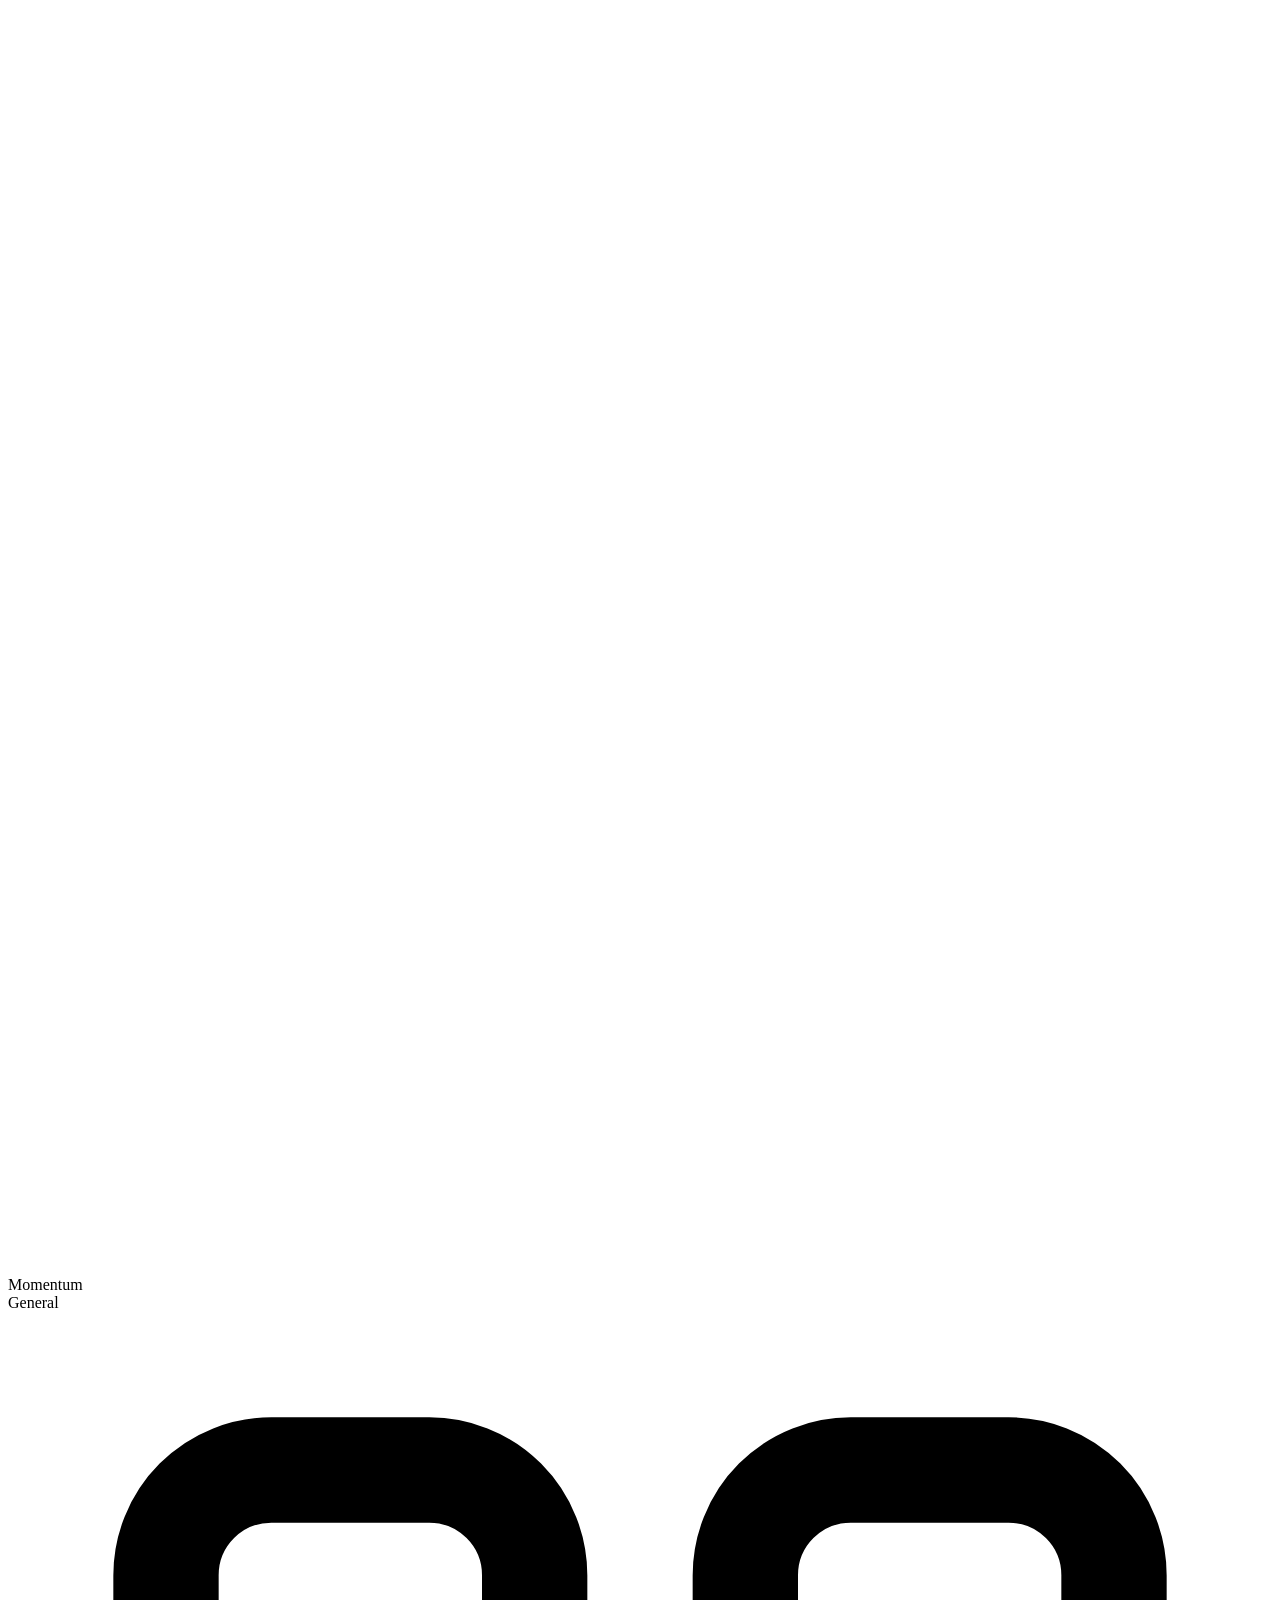
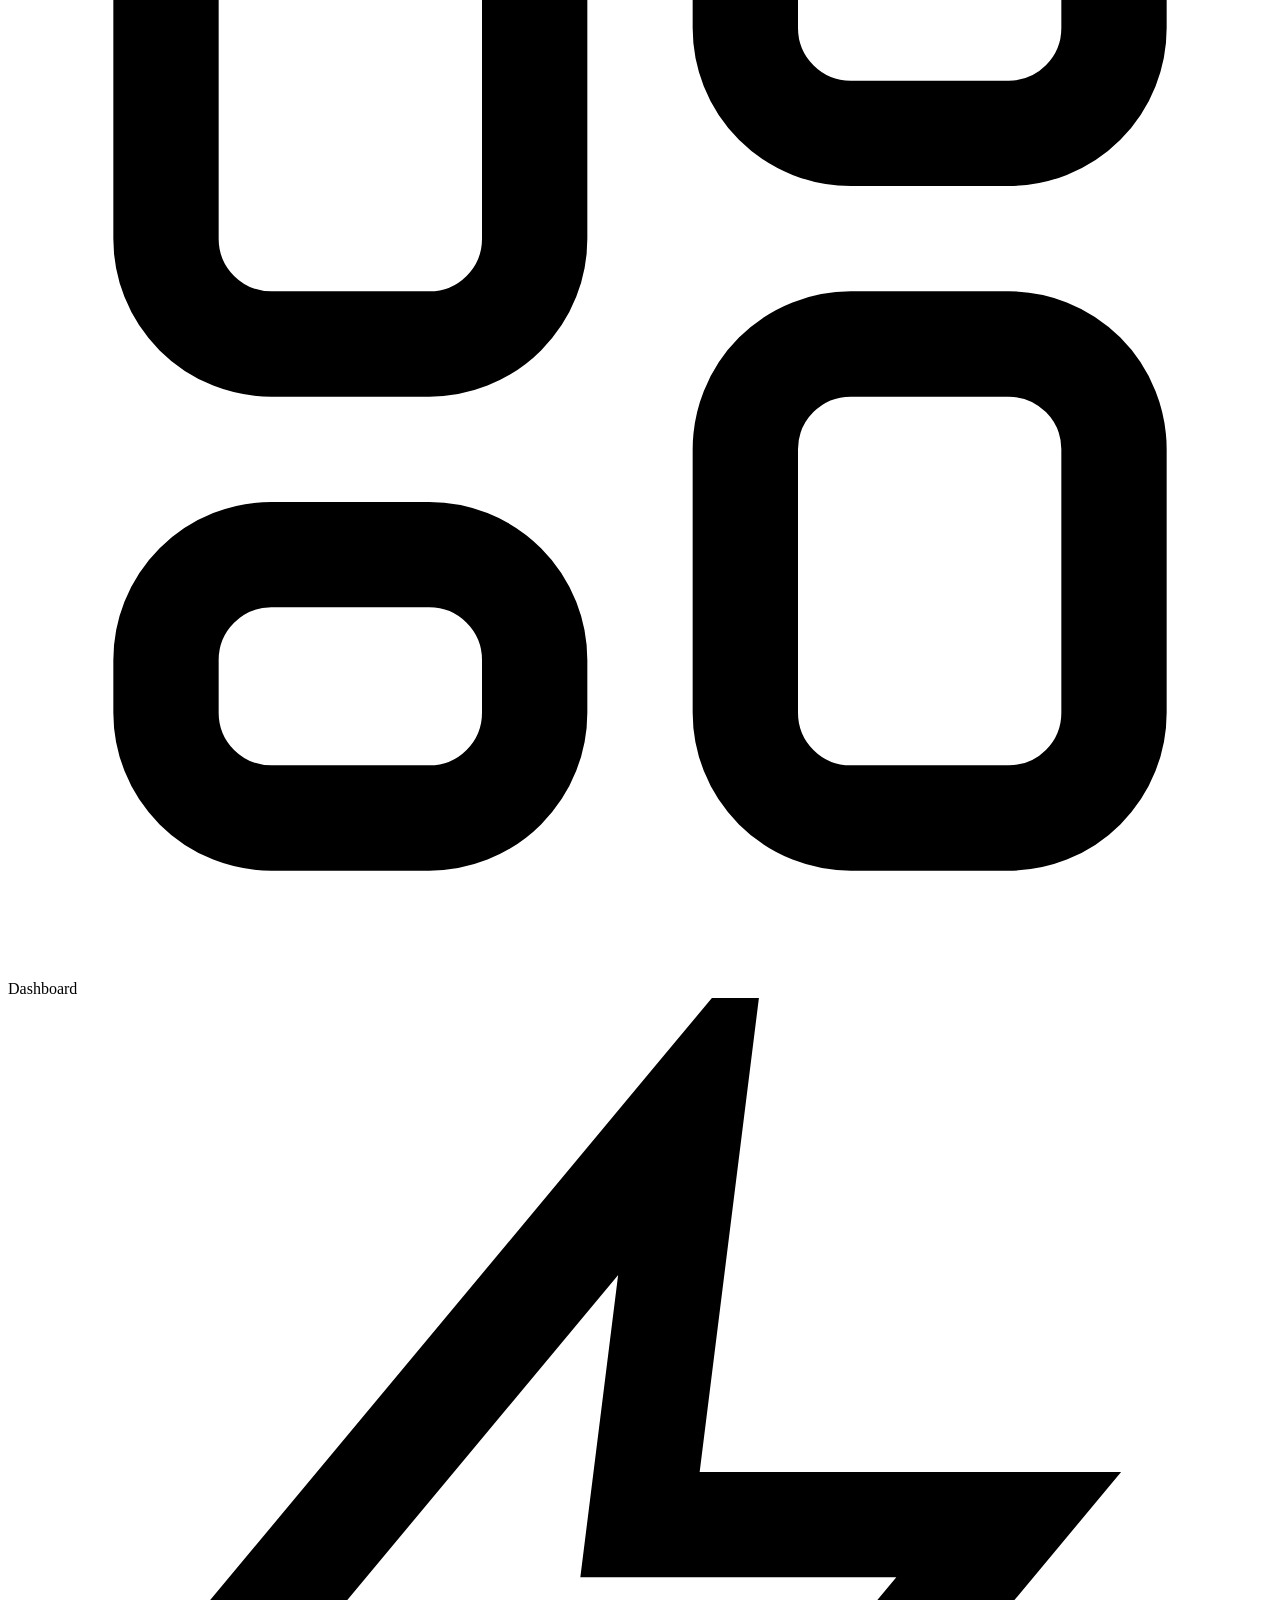
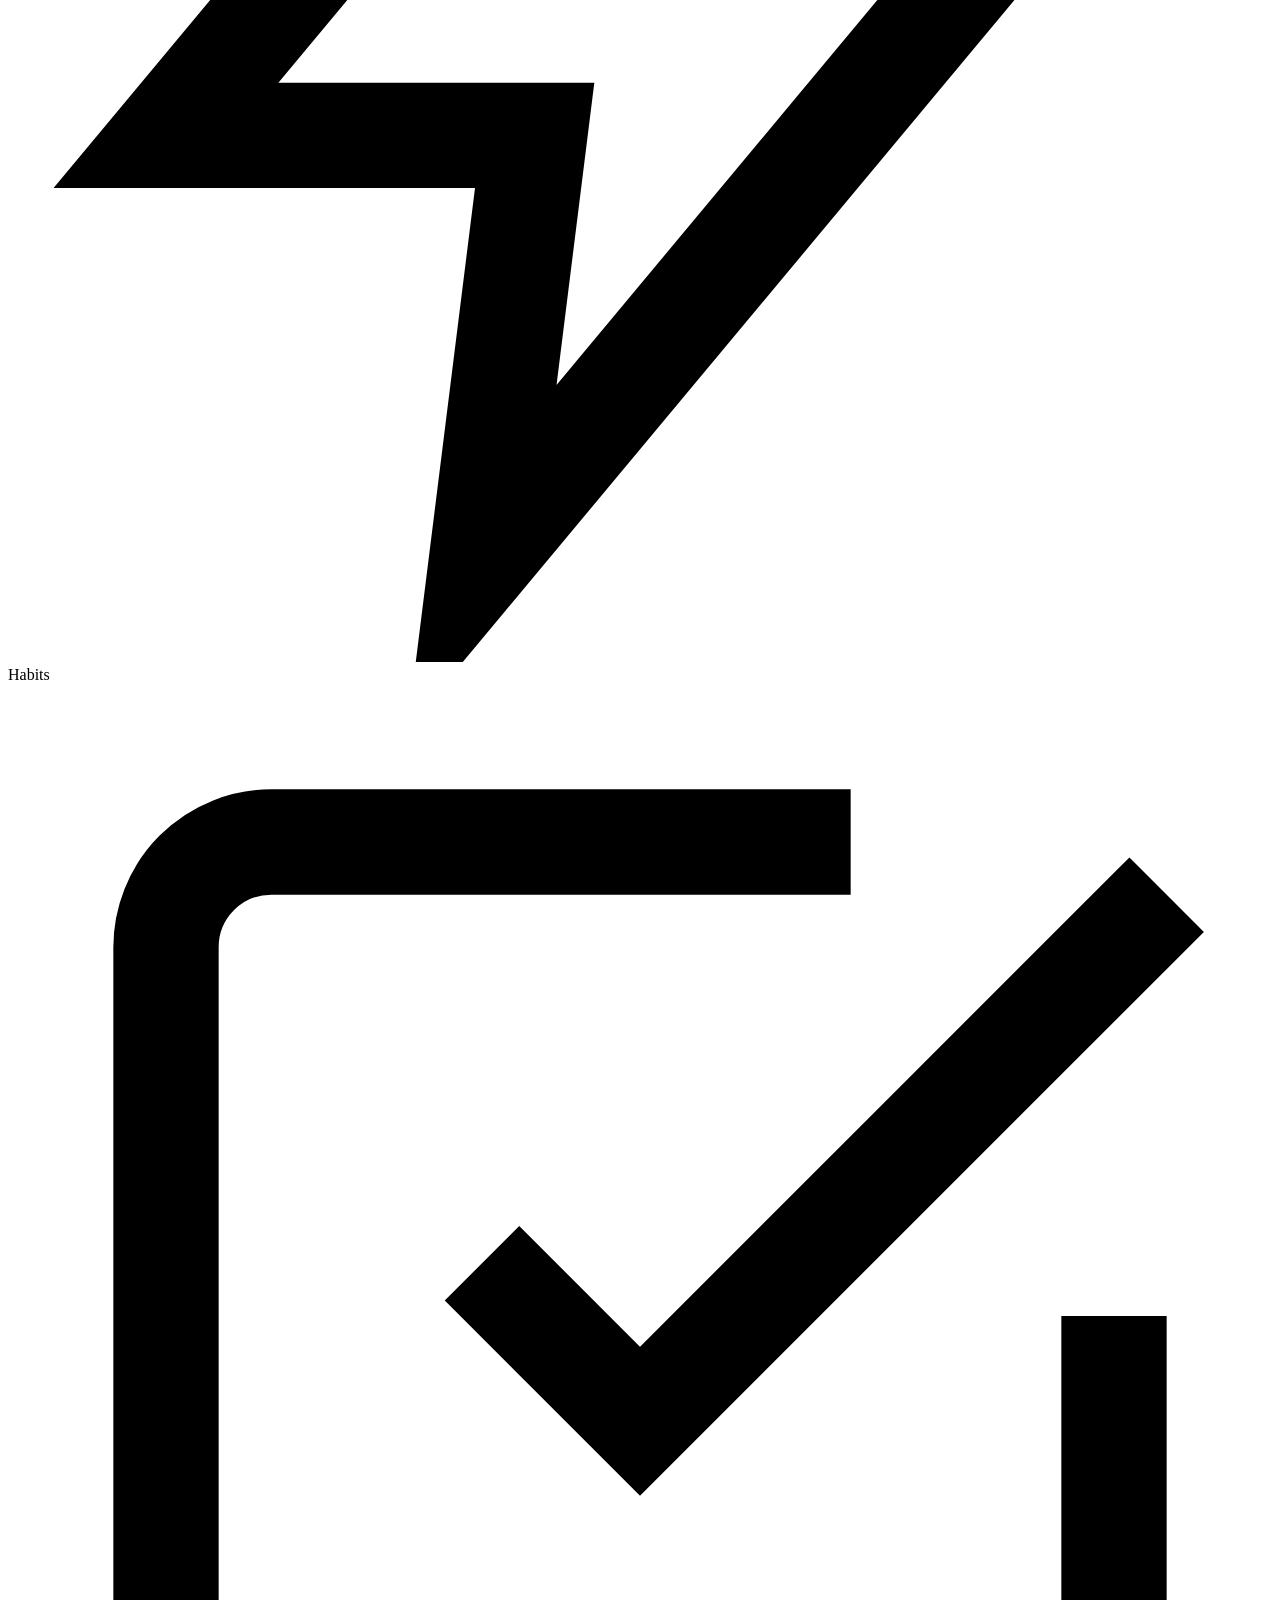
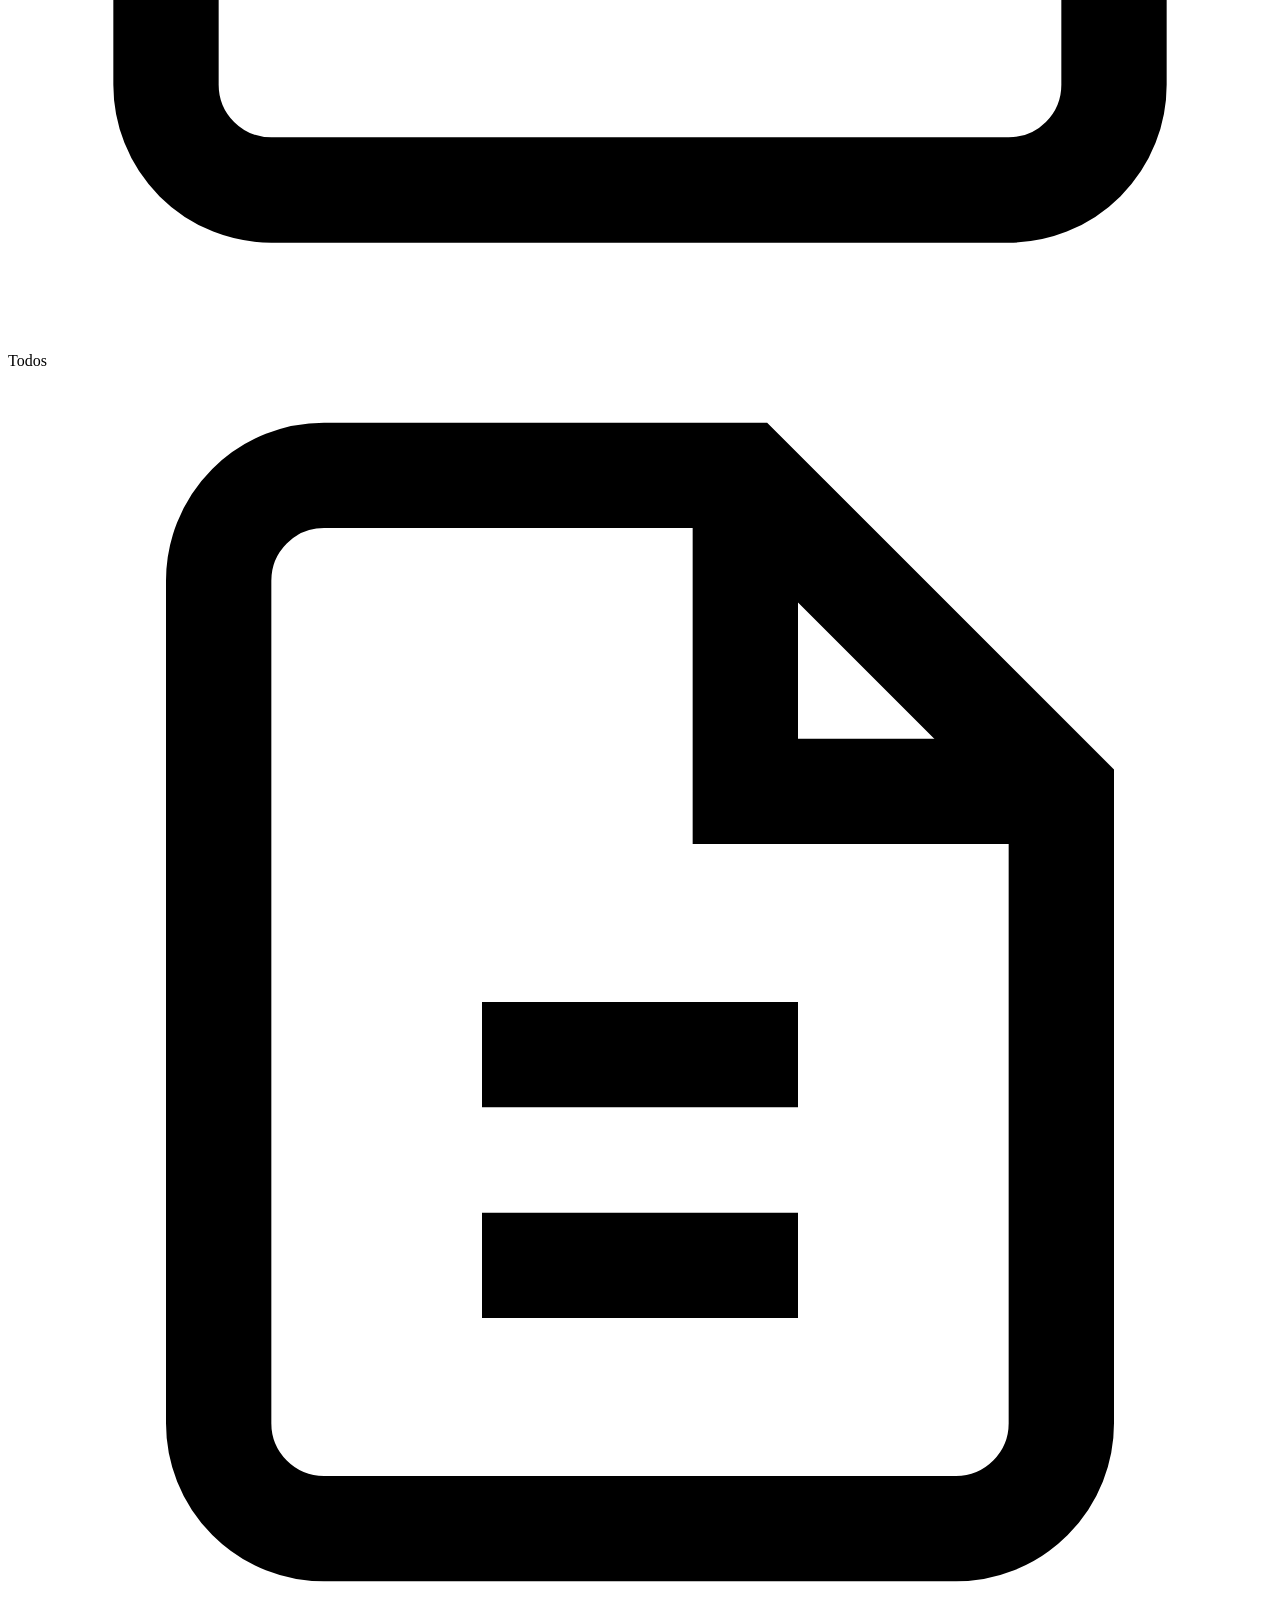
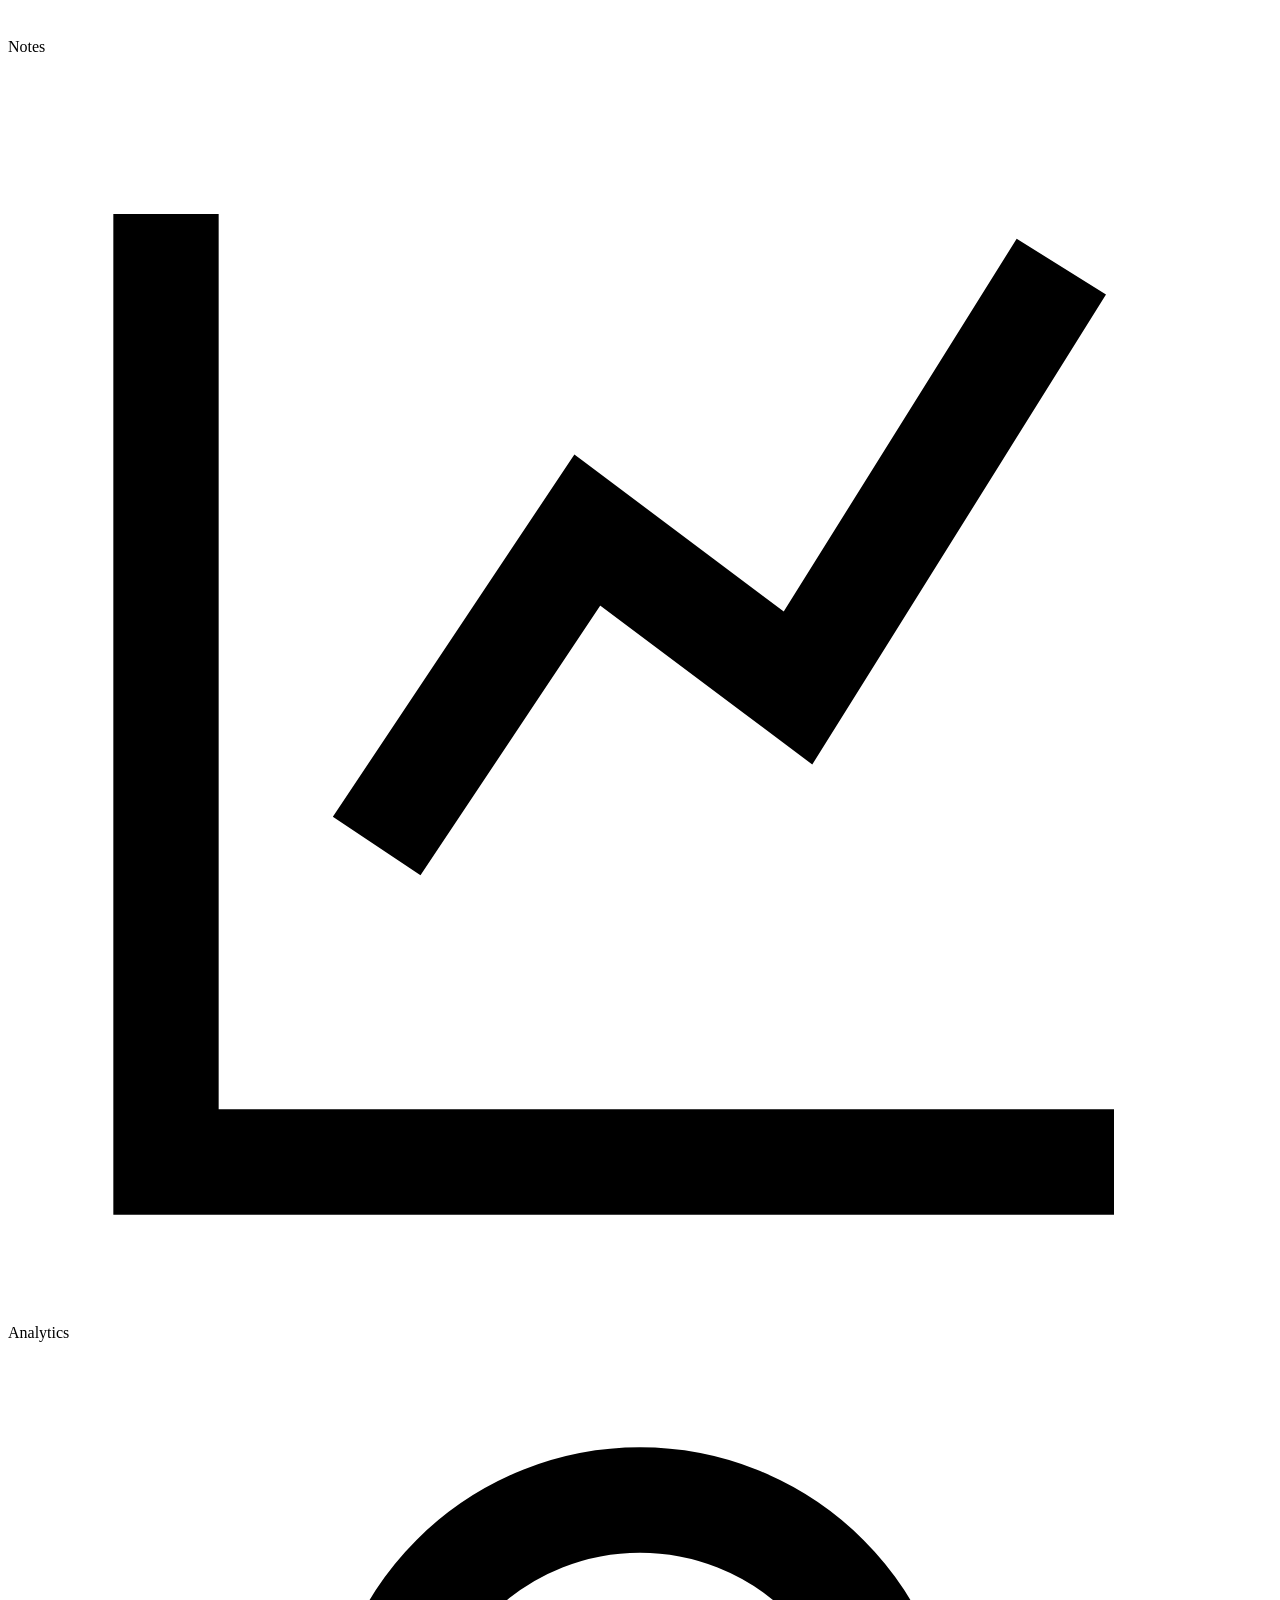
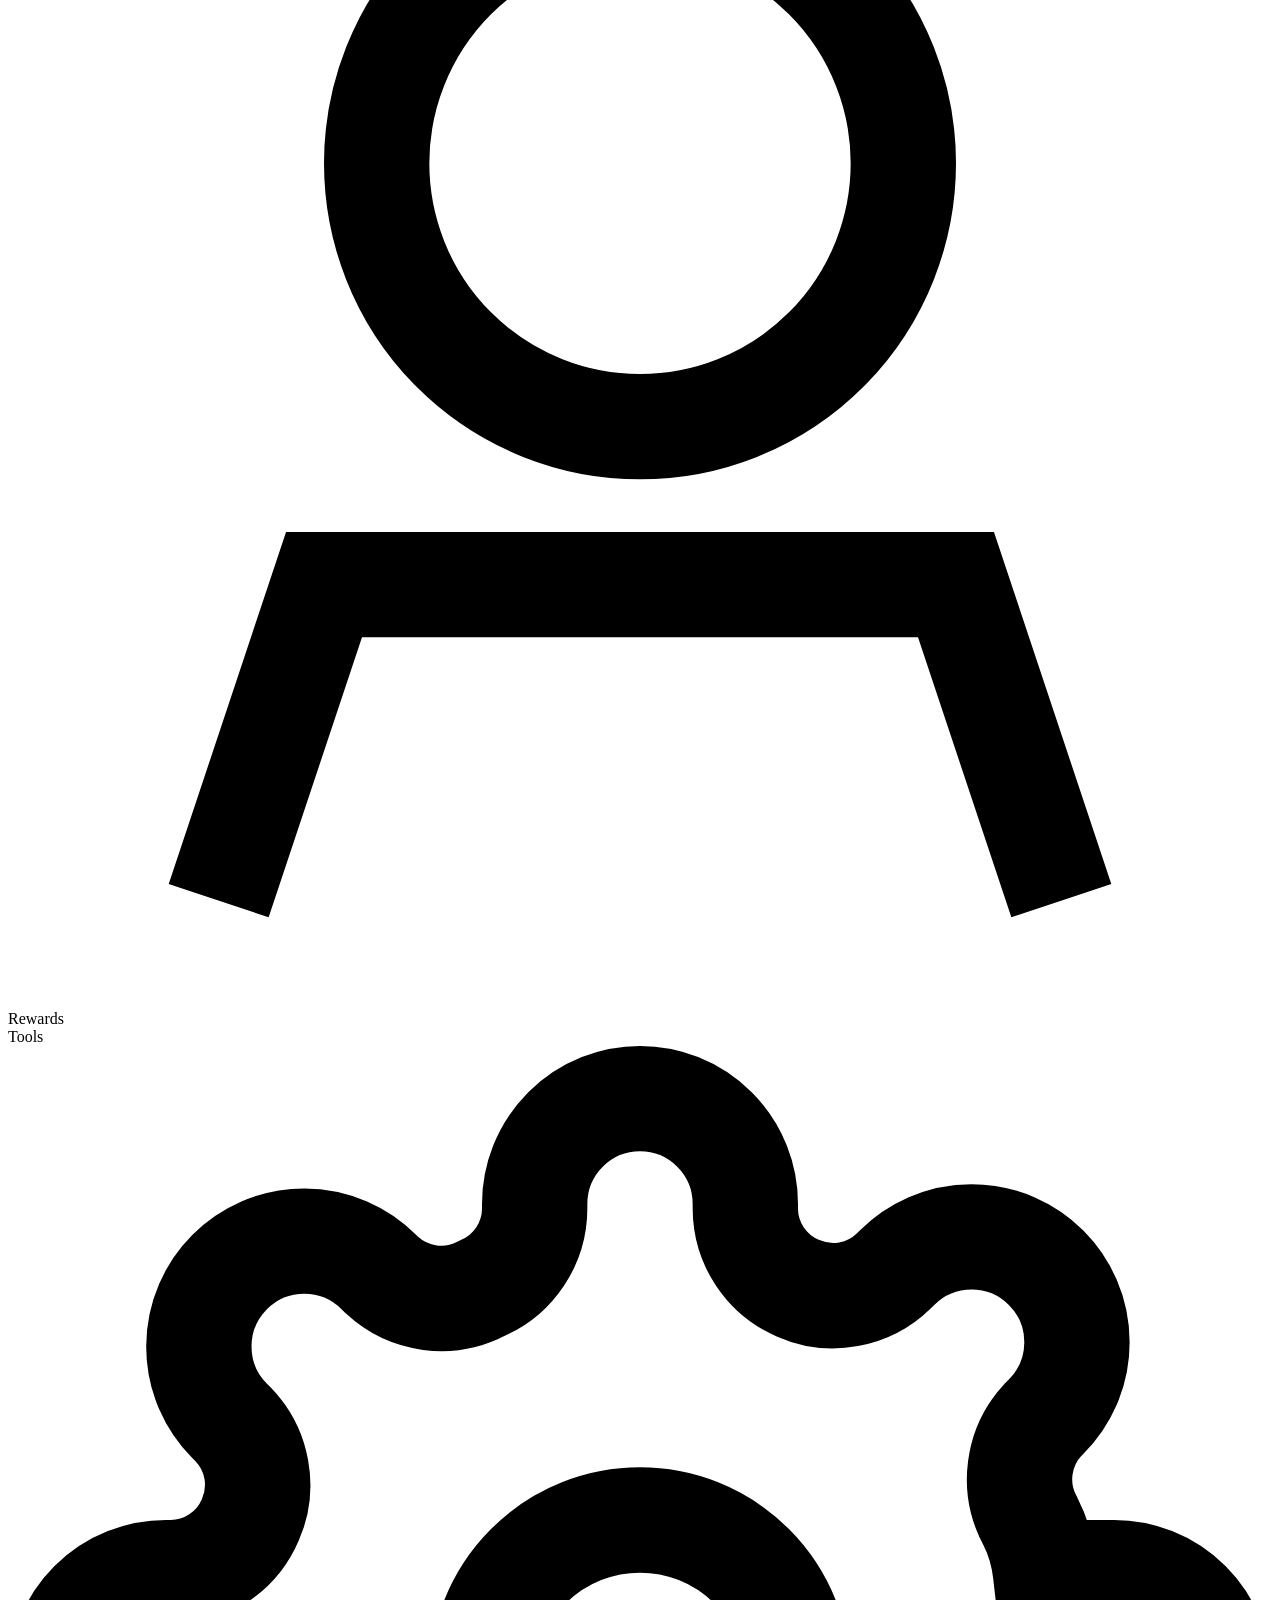
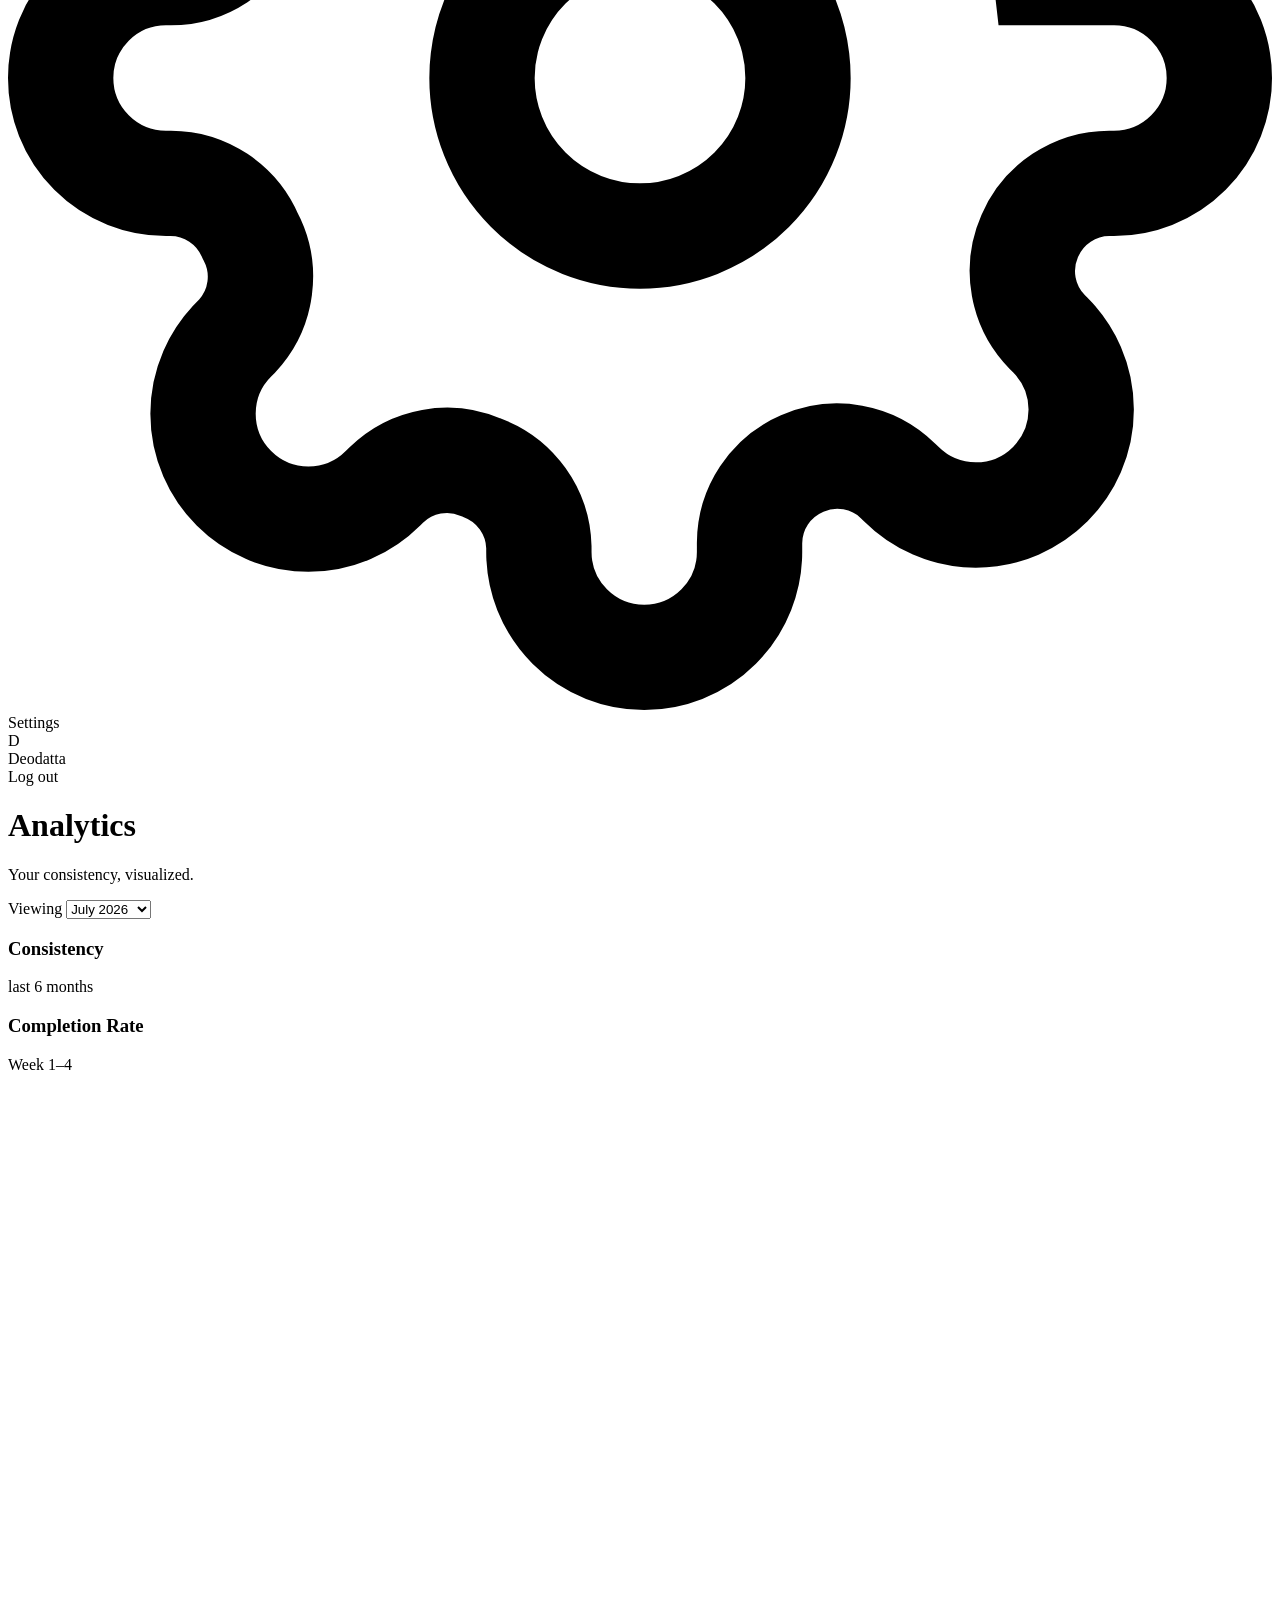
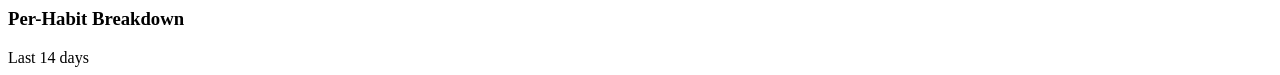
==== analytics.html @ 8e5f8f28 "updated dashboard and analytics" ====
<!DOCTYPE html>
<html lang="en">
<head>
<meta charset="UTF-8">
<meta name="viewport" content="width=device-width, initial-scale=1.0">
<title>Momentum — Analytics</title>
<link rel="preconnect" href="https://fonts.googleapis.com">
<link href="https://fonts.googleapis.com/css2?family=Fraunces:opsz,wght@9..144,400;9..144,500;9..144,600;9..144,700&family=Inter:wght@400;500;600;700&family=JetBrains+Mono:wght@400;500;700&display=swap" rel="stylesheet">
<link rel="stylesheet" href="css/style.css">
</head>
<body data-page="analytics">

<aside class="sidebar">
  <div class="logo">
    <div class="logo-mark">
      <svg viewBox="0 0 24 24" fill="none" stroke="white" stroke-width="2.4" stroke-linecap="round" stroke-linejoin="round"><path d="M3 17l6-6 4 4 8-8"/><path d="M17 7h4v4"/></svg>
    </div>
    <span class="logo-text">Momentum</span>
  </div>

  <div class="nav-section-label">General</div>
  <a class="nav-item" data-view="dashboard" onclick="showView('dashboard')">
    <span class="nav-icon"><svg viewBox="0 0 24 24" fill="none" stroke="currentColor" stroke-width="2"><rect x="3" y="3" width="7" height="9" rx="2"/><rect x="14" y="3" width="7" height="5" rx="2"/><rect x="14" y="12" width="7" height="9" rx="2"/><rect x="3" y="16" width="7" height="5" rx="2"/></svg></span>
    Dashboard
  </a>
  <a class="nav-item" data-view="habits" onclick="showView('habits')">
    <span class="nav-icon"><svg viewBox="0 0 24 24" fill="none" stroke="currentColor" stroke-width="2"><path d="M13 2L3 14h7l-1 8 10-12h-7l1-8z"/></svg></span>
    Habits
  </a>
  <a class="nav-item" data-view="todos" onclick="showView('todos')">
    <span class="nav-icon"><svg viewBox="0 0 24 24" fill="none" stroke="currentColor" stroke-width="2"><path d="M9 11l3 3L22 4"/><path d="M21 12v7a2 2 0 01-2 2H5a2 2 0 01-2-2V5a2 2 0 012-2h11"/></svg></span>
    Todos
  </a>
  <a class="nav-item" data-view="notes" onclick="showView('notes')">
    <span class="nav-icon"><svg viewBox="0 0 24 24" fill="none" stroke="currentColor" stroke-width="2"><path d="M14 2H6a2 2 0 00-2 2v16a2 2 0 002 2h12a2 2 0 002-2V8z"/><path d="M14 2v6h6"/><path d="M9 13h6"/><path d="M9 17h6"/></svg></span>
    Notes
  </a>
  <a class="nav-item" data-view="analytics" onclick="showView('analytics')">
    <span class="nav-icon"><svg viewBox="0 0 24 24" fill="none" stroke="currentColor" stroke-width="2"><path d="M3 3v18h18"/><path d="M7 15l4-6 4 3 5-8"/></svg></span>
    Analytics
  </a>
  <a class="nav-item" data-view="rewards" onclick="showView('rewards')">
    <span class="nav-icon"><svg viewBox="0 0 24 24" fill="none" stroke="currentColor" stroke-width="2"><circle cx="12" cy="8" r="5"/><path d="M4 22l2-6h12l2 6"/></svg></span>
    Rewards
  </a>

  <div class="nav-section-label">Tools</div>
  <a class="nav-item" data-view="settings" onclick="showView('settings')">
    <span class="nav-icon"><svg viewBox="0 0 24 24" fill="none" stroke="currentColor" stroke-width="2"><circle cx="12" cy="12" r="3"/><path d="M19.4 15a1.65 1.65 0 00.33 1.82l.06.06a2 2 0 11-2.83 2.83l-.06-.06a1.65 1.65 0 00-1.82-.33 1.65 1.65 0 00-1 1.51V21a2 2 0 01-4 0v-.09A1.65 1.65 0 009 19.4a1.65 1.65 0 00-1.82.33l-.06.06a2 2 0 11-2.83-2.83l.06-.06A1.65 1.65 0 004.6 15a1.65 1.65 0 00-1.51-1H3a2 2 0 010-4h.09A1.65 1.65 0 004.6 9a1.65 1.65 0 00-.33-1.82l-.06-.06a2 2 0 112.83-2.83l.06.06A1.65 1.65 0 009 4.6a1.65 1.65 0 001-1.51V3a2 2 0 014 0v.09a1.65 1.65 0 001 1.51 1.65 1.65 0 001.82-.33l.06-.06a2 2 0 112.83 2.83l-.06.06A1.65 1.65 0 0019.4 9c.16.31.26.65.3 1H21a2 2 0 010 4h-.09a1.65 1.65 0 00-1.51 1z"/></svg></span>
    Settings
  </a>

  <div class="sidebar-spacer"></div>

  <div class="sidebar-footer">
    <div class="avatar" id="sidebarAvatar">D</div>
    <div class="sidebar-footer-text">
      <div class="sidebar-footer-name" id="sidebarName">Deodatta</div>
      <div class="sidebar-footer-sub" onclick="window.location.href='login.html'">Log out</div>
    </div>
  </div>
</aside>

<main class="main">
<div id="view-analytics" class="view">
    <div class="view-header">
      <div>
        <h1>Analytics</h1>
        <p class="view-sub">Your consistency, visualized.</p>
      </div>
      <div class="month-select-wrap">
        <label for="analyticsMonth">Viewing</label>
        <select id="analyticsMonth" onchange="renderAnalytics()">
          <option value="2026-07">July 2026</option>
          <option value="2026-06">June 2026</option>
          <option value="2026-05">May 2026</option>
          <option value="2026-04">April 2026</option>
        </select>
      </div>
    </div>

    <div class="stat-row" id="analyticsStats"></div>

    <div class="panel" style="margin-bottom:18px;">
      <div class="panel-head">
        <h3>Consistency</h3>
        <span class="see-all">last 6 months</span>
      </div>
      <div id="yearHeatmap" class="year-heatmap"></div>
    </div>

    <div class="lower">
      <div class="panel">
        <div class="panel-head"><h3>Completion Rate</h3><span class="see-all" id="completionRangeLabel">Week 1–4</span></div>
        <div class="chart-wrap">
          <svg viewBox="0 0 420 170" class="line-chart" id="completionChart"></svg>
        </div>
      </div>
      <div class="panel">
        <div class="panel-head"><h3>Per-Habit Breakdown</h3><span class="see-all">Last 14 days</span></div>
        <div id="habitBreakdown"></div>
      </div>
    </div>
  </div>
</main>

<script src="js/app.js"></script>
</body>
</html>
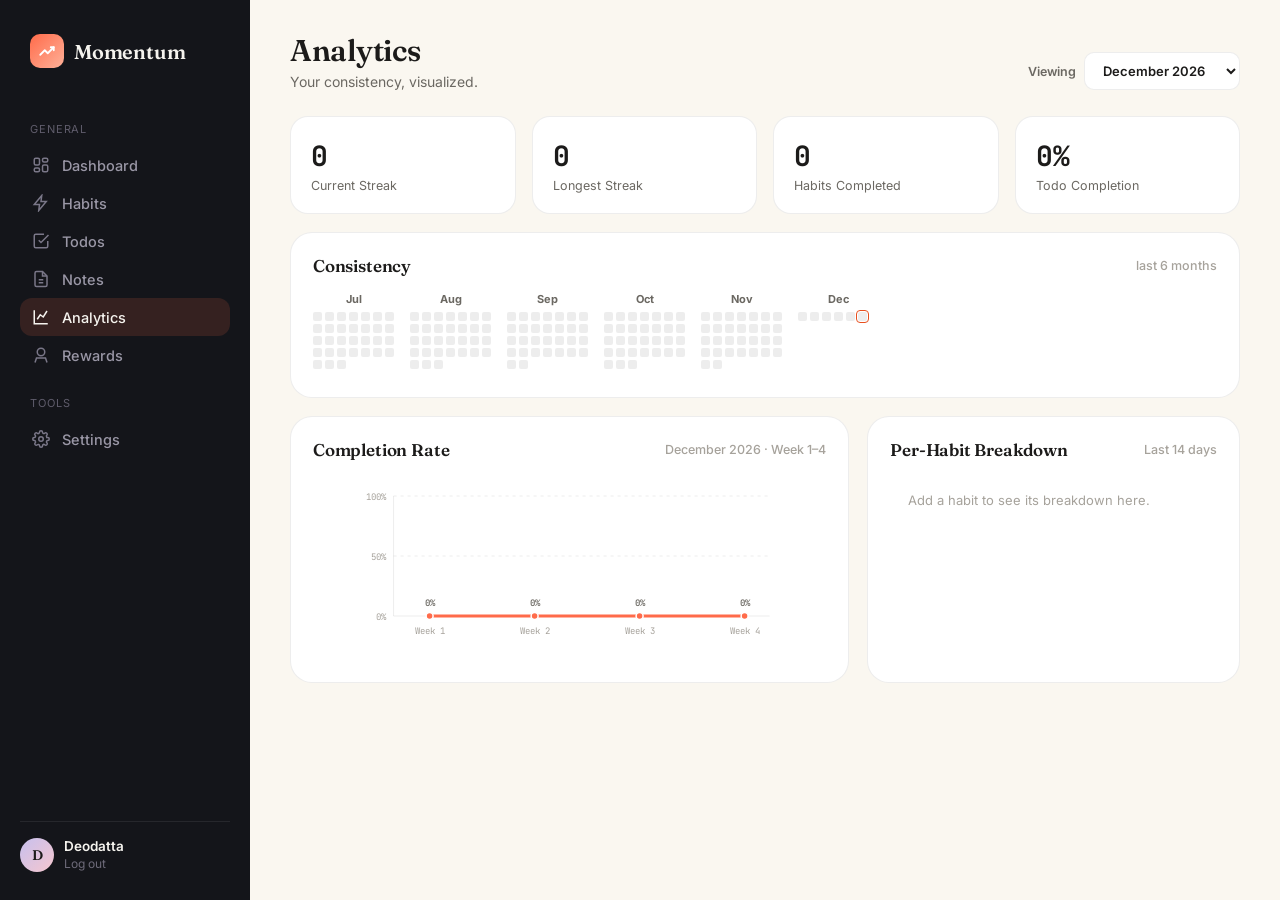
==== commit f469d22a: "updates" ====
--- a/analytics.html
+++ b/analytics.html
@@ -70,12 +70,7 @@
       </div>
       <div class="month-select-wrap">
         <label for="analyticsMonth">Viewing</label>
-        <select id="analyticsMonth" onchange="renderAnalytics()">
-          <option value="2026-07">July 2026</option>
-          <option value="2026-06">June 2026</option>
-          <option value="2026-05">May 2026</option>
-          <option value="2026-04">April 2026</option>
-        </select>
+        <select id="analyticsMonth" onchange="renderAnalytics()"></select>
       </div>
     </div>
 
--- a/css/style.css
+++ b/css/style.css
@@ -0,0 +1,901 @@
+
+  :root{
+    --bg:#FAF7F0;
+    --ink:#1C1B1A;
+    --ink-soft:#6B6862;
+    --ink-faint:#A6A29B;
+    --yellow:#F6E29B;
+    --yellow-ink:#5C4C12;
+    --pink:#F5C6CE;
+    --pink-ink:#7A3040;
+    --sage:#BFD9B4;
+    --sage-ink:#2E4A26;
+    --peri:#C7C0EE;
+    --peri-ink:#38316E;
+    --coral:#FF6B4A;
+    --coral-dark:#E8501F;
+    --sidebar:#14151A;
+    --sidebar-text:#9A97A6;
+    --sidebar-text-active:#F5F3EE;
+    --card-radius:22px;
+    --white:#FFFFFF;
+    --line:rgba(28,27,26,0.08);
+  }
+
+  *{box-sizing:border-box;margin:0;padding:0;}
+
+  body{
+    background:var(--bg);
+    color:var(--ink);
+    font-family:'Inter',sans-serif;
+    display:flex;
+    min-height:100vh;
+    position:relative;
+  }
+
+  h1,h2,h3,.display{
+    font-family:'Fraunces',serif;
+    font-weight:600;
+    letter-spacing:-0.01em;
+  }
+
+  .mono{
+    font-family:'JetBrains Mono',monospace;
+  }
+
+  /* ---------- SIDEBAR ---------- */
+  .sidebar{
+    width:250px;
+    background:var(--sidebar);
+    color:var(--sidebar-text);
+    display:flex;
+    flex-direction:column;
+    padding:28px 20px;
+    position:sticky;
+    top:0;
+    height:100vh;
+    flex-shrink:0;
+  }
+
+  .logo{
+    display:flex;
+    align-items:center;
+    gap:10px;
+    padding:6px 10px 32px;
+  }
+
+  .logo-mark{
+    width:34px;
+    height:34px;
+    border-radius:10px;
+    background:linear-gradient(135deg,var(--coral),#FFB199);
+    display:flex;
+    align-items:center;
+    justify-content:center;
+    flex-shrink:0;
+  }
+
+  .logo-mark svg{ width:18px; height:18px; }
+
+  .logo-text{
+    font-family:'Fraunces',serif;
+    font-weight:600;
+    font-size:20px;
+    color:var(--sidebar-text-active);
+    letter-spacing:-0.01em;
+  }
+
+  .nav-section-label{
+    font-size:11px;
+    text-transform:uppercase;
+    letter-spacing:0.08em;
+    color:#5F5C6B;
+    padding:4px 10px;
+    margin-top:18px;
+    margin-bottom:6px;
+  }
+
+  .nav-item{
+    display:flex;
+    align-items:center;
+    gap:12px;
+    padding:10px 12px;
+    border-radius:12px;
+    font-size:14.5px;
+    font-weight:500;
+    text-decoration:none;
+    color:var(--sidebar-text);
+    transition:background 0.15s ease, color 0.15s ease;
+    cursor:pointer;
+  }
+
+  .nav-item:hover{ color:var(--sidebar-text-active); background:rgba(255,255,255,0.05); }
+
+  .nav-item.active{
+    background:rgba(255,107,74,0.14);
+    color:var(--sidebar-text-active);
+  }
+  .nav-item.active .nav-icon{ color:var(--coral); }
+
+  .nav-icon{ width:18px; height:18px; flex-shrink:0; display:flex; align-items:center; justify-content:center; color:#7A7788; }
+  .nav-item.active .nav-icon, .nav-item:hover .nav-icon{ color:inherit; }
+
+  .sidebar-spacer{ flex:1; }
+
+  .sidebar-footer{
+    border-top:1px solid rgba(255,255,255,0.08);
+    padding-top:16px;
+    display:flex;
+    align-items:center;
+    gap:10px;
+  }
+
+  .avatar{
+    width:34px;height:34px;border-radius:50%;
+    background:linear-gradient(135deg,var(--peri),var(--pink));
+    display:flex;align-items:center;justify-content:center;
+    font-family:'Fraunces',serif;font-weight:600;color:var(--ink);font-size:14px;
+    flex-shrink:0;
+  }
+
+  .sidebar-footer-text{ line-height:1.3; }
+  .sidebar-footer-name{ font-size:13.5px; font-weight:600; color:var(--sidebar-text-active); }
+  .sidebar-footer-sub{ font-size:12px; color:#6E6B7A; cursor:pointer; }
+
+  /* ---------- MAIN ---------- */
+  .main{
+    flex:1;
+    padding:32px 40px 60px;
+    max-width:1400px;
+  }
+
+  .topbar{
+    display:flex;
+    justify-content:space-between;
+    align-items:flex-start;
+    margin-bottom:30px;
+    gap:24px;
+  }
+
+  .search{
+    display:flex;
+    align-items:center;
+    gap:8px;
+    background:var(--white);
+    border:1px solid var(--line);
+    border-radius:999px;
+    padding:9px 16px;
+    font-size:13.5px;
+    color:var(--ink-faint);
+    width:260px;
+    box-shadow:0 1px 2px rgba(0,0,0,0.02);
+  }
+  .search svg{ width:15px;height:15px;flex-shrink:0;color:var(--ink-faint); }
+
+  .top-icons{ display:flex; gap:10px; align-items:center; }
+  .icon-btn{
+    width:38px;height:38px;border-radius:50%;
+    background:var(--white);
+    border:1px solid var(--line);
+    display:flex;align-items:center;justify-content:center;
+    cursor:pointer;
+    color:var(--ink-soft);
+    position:relative;
+  }
+  .icon-btn svg{ width:16px;height:16px; }
+  .icon-btn .dot{
+    position:absolute; top:8px; right:8px;
+    width:7px;height:7px;border-radius:50%;
+    background:var(--coral); border:1.5px solid var(--bg);
+  }
+
+  .greeting-row{
+    display:flex;
+    justify-content:space-between;
+    align-items:center;
+    margin-bottom:28px;
+    flex-wrap:wrap;
+    gap:20px;
+  }
+
+  .greeting{ flex-shrink:0; }
+  .greeting h1{ font-size:34px; margin-bottom:6px; }
+  .greeting p{ color:var(--ink-soft); font-size:14.5px; max-width:420px; }
+  .greeting .accent{ color:var(--coral-dark); font-weight:600; }
+
+  .quote-chip{
+    background:var(--white);
+    border:1px solid var(--line);
+    border-radius:16px;
+    padding:12px 18px;
+    max-width:300px;
+    font-size:13px;
+    color:var(--ink-soft);
+    font-style:italic;
+    line-height:1.5;
+    position:relative;
+    margin:0 auto;
+    transition:opacity 0.25s ease;
+  }
+  .quote-chip::before{ content:'“'; font-family:'Fraunces',serif; font-style:normal; font-size:28px; color:var(--coral); position:absolute; top:-4px; left:10px; opacity:0.6; }
+  .quote-chip span{ display:block; padding-left:14px; }
+
+  .live-clock{
+    flex-shrink:0;
+    display:flex;
+    align-items:center;
+    gap:10px;
+    background:var(--white);
+    border:1.5px solid var(--line);
+    border-radius:16px;
+    padding:12px 18px;
+    box-shadow:0 3px 10px rgba(28,27,26,0.05);
+  }
+  .live-clock .clock-icon{
+    width:34px; height:34px; border-radius:50%; flex-shrink:0;
+    background:#FFF1EC; display:flex; align-items:center; justify-content:center;
+  }
+  .live-clock .clock-icon svg{ width:17px; height:17px; color:var(--coral-dark); }
+  .live-clock .clock-time{
+    font-family:'JetBrains Mono',monospace;
+    font-size:22px;
+    font-weight:700;
+    letter-spacing:0.01em;
+    color:var(--ink);
+    display:flex;
+    align-items:baseline;
+    gap:5px;
+    line-height:1;
+  }
+  .live-clock .clock-time .ampm{ font-size:12px; font-weight:700; color:var(--coral-dark); }
+  .live-clock .clock-time .sec{ font-size:13px; color:var(--ink-faint); font-weight:600; }
+  .live-clock .clock-label{ font-size:10.5px; text-transform:uppercase; letter-spacing:0.08em; color:var(--ink-faint); margin-top:2px; font-weight:600; }
+
+  /* ---------- BENTO GRID ---------- */
+  .bento{
+    display:grid;
+    grid-template-columns:repeat(4,1fr);
+    gap:18px;
+    margin-bottom:20px;
+  }
+
+  .card{
+    border-radius:var(--card-radius);
+    padding:22px;
+    position:relative;
+    overflow:hidden;
+    min-height:190px;
+    display:flex;
+    flex-direction:column;
+    justify-content:space-between;
+  }
+
+  .card-label{
+    font-size:13px;
+    font-weight:600;
+    display:flex;
+    align-items:center;
+    gap:8px;
+  }
+
+  .card.yellow{ background:var(--yellow); color:var(--yellow-ink); }
+  .card.pink{ background:var(--pink); color:var(--pink-ink); }
+  .card.sage{ background:var(--sage); color:var(--sage-ink); }
+  .card.peri{ background:var(--peri); color:var(--peri-ink); }
+
+  .card-icon{
+    width:26px;height:26px;border-radius:8px;
+    background:rgba(255,255,255,0.55);
+    display:flex;align-items:center;justify-content:center;
+  }
+  .card-icon svg{ width:14px;height:14px; }
+
+  .card-big-number{
+    font-family:'JetBrains Mono',monospace;
+    font-size:38px;
+    font-weight:700;
+    letter-spacing:-0.02em;
+  }
+  .card-sub{ font-size:12.5px; opacity:0.75; font-weight:500; margin-top:2px; }
+
+  /* mini bar chart for habits card */
+  .mini-bars{ display:flex; align-items:flex-end; gap:5px; height:44px; margin-top:8px; }
+  .mini-bars .bar{ flex:1; border-radius:4px 4px 2px 2px; background:rgba(92,76,18,0.35); }
+  .mini-bars .bar.filled{ background:var(--yellow-ink); }
+
+  /* momentum trail for streak card */
+  .trail-wrap{ position:relative; height:44px; margin-top:6px; }
+  .trail-svg{ width:100%; height:44px; overflow:visible; }
+  .trail-path{
+    fill:none;
+    stroke:var(--coral);
+    stroke-width:3;
+    stroke-linecap:round;
+    stroke-dasharray:6 7;
+    animation:trailmove 1.4s linear infinite;
+  }
+  @keyframes trailmove{ to{ stroke-dashoffset:-26; } }
+  .flame-dot{ fill:var(--coral); }
+
+  /* XP ring */
+  .ring-wrap{ display:flex; align-items:center; gap:14px; }
+  .ring-svg{ width:64px;height:64px; flex-shrink:0; }
+  .ring-bg{ fill:none; stroke:rgba(56,49,110,0.15); stroke-width:7; }
+  .ring-fg{ fill:none; stroke:var(--peri-ink); stroke-width:7; stroke-linecap:round; transform:rotate(-90deg); transform-origin:50% 50%; }
+  .ring-label{ font-family:'JetBrains Mono',monospace; font-size:13px; font-weight:700; text-anchor:middle; fill:var(--peri-ink); }
+
+  /* donut for todos */
+  .donut-wrap{ display:flex; align-items:center; gap:14px; }
+  .donut-svg{ width:64px;height:64px; flex-shrink:0; }
+  .donut-bg{ fill:none; stroke:rgba(122,48,64,0.15); stroke-width:7; }
+  .donut-fg{ fill:none; stroke:var(--pink-ink); stroke-width:7; stroke-linecap:round; transform:rotate(-90deg); transform-origin:50% 50%; }
+
+  /* ---------- LOWER SECTION ---------- */
+  .lower{
+    display:grid;
+    grid-template-columns:1.5fr 1fr;
+    gap:18px;
+  }
+
+  .panel{
+    background:var(--white);
+    border:1px solid var(--line);
+    border-radius:var(--card-radius);
+    padding:22px;
+  }
+
+  .panel-head{
+    display:flex;
+    justify-content:space-between;
+    align-items:center;
+    margin-bottom:16px;
+  }
+  .panel-head h3{ font-size:17px; font-weight:600; }
+  .panel-head .see-all{ font-size:12.5px; color:var(--ink-faint); font-weight:500; cursor:pointer; }
+
+  .habit-row{
+    display:flex;
+    align-items:center;
+    gap:14px;
+    padding:12px 8px;
+    border-radius:14px;
+    transition:background 0.15s ease;
+  }
+  .habit-row:hover{ background:#FAF8F3; }
+  .habit-row + .habit-row{ border-top:1px solid var(--line); }
+
+  .habit-check{
+    width:22px;height:22px;border-radius:7px;
+    border:2px solid var(--line);
+    flex-shrink:0;
+    cursor:pointer;
+    display:flex;align-items:center;justify-content:center;
+    transition:all 0.15s ease;
+  }
+  .habit-check.done{ background:var(--coral); border-color:var(--coral); }
+  .habit-check.done svg{ width:12px;height:12px;color:white; }
+
+  .habit-icon{
+    width:38px;height:38px;border-radius:11px;
+    display:flex;align-items:center;justify-content:center;
+    font-size:17px;
+    flex-shrink:0;
+  }
+
+  .habit-info{ flex:1; min-width:0; }
+  .habit-name{ font-size:14.5px; font-weight:600; }
+  .habit-freq{ font-size:12px; color:var(--ink-faint); margin-top:1px; }
+
+  .streak-chip{
+    display:flex;align-items:center;gap:4px;
+    background:#FFF1EC;
+    color:var(--coral-dark);
+    padding:5px 10px;
+    border-radius:999px;
+    font-size:12.5px;
+    font-weight:700;
+    font-family:'JetBrains Mono',monospace;
+    flex-shrink:0;
+  }
+  .streak-chip svg{ width:12px;height:12px; }
+
+  /* timeline panel */
+  .mini-cal{
+    display:flex;
+    justify-content:space-between;
+    align-items:center;
+    margin-bottom:16px;
+  }
+  .mini-cal-days{ display:flex; gap:6px; width:100%; }
+  .mini-cal-day{
+    flex:1;
+    text-align:center;
+    padding:8px 0 6px;
+    border-radius:12px;
+    font-size:11.5px;
+    color:var(--ink-faint);
+  }
+  .mini-cal-day .num{ display:block; font-weight:600; color:var(--ink); font-size:13px; margin-top:3px; }
+  .mini-cal-day.today{ background:var(--coral); color:white; }
+  .mini-cal-day.today .num{ color:white; }
+
+  .timeline-item{
+    display:flex;
+    gap:12px;
+    align-items:flex-start;
+    padding:11px 0;
+  }
+  .timeline-item + .timeline-item{ border-top:1px solid var(--line); }
+  .timeline-check{
+    width:19px;height:19px;border-radius:6px;
+    border:2px solid var(--line);
+    flex-shrink:0;
+    cursor:pointer;
+    display:flex;align-items:center;justify-content:center;
+    margin-top:2px;
+    transition:all 0.15s ease;
+  }
+  .timeline-check.done{ background:var(--coral); border-color:var(--coral); }
+  .timeline-check svg{ width:11px;height:11px;color:white; }
+  .timeline-item.done .timeline-content h4{ text-decoration:line-through; color:var(--ink-faint); }
+  .timeline-time{ font-family:'JetBrains Mono',monospace; font-size:11.5px; color:var(--ink-faint); width:52px; flex-shrink:0; padding-top:2px; }
+  .timeline-dot-wrap{ display:flex; flex-direction:column; align-items:center; flex-shrink:0; }
+  .timeline-dot{ width:9px;height:9px;border-radius:50%; margin-top:5px; }
+  .timeline-content h4{ font-size:13.5px; font-weight:600; margin-bottom:2px; }
+  .timeline-content p{ font-size:12px; color:var(--ink-faint); }
+
+  .view-all-btn{
+    width:100%;
+    margin-top:14px;
+    padding:12px;
+    border-radius:14px;
+    background:var(--ink);
+    color:var(--bg);
+    border:none;
+    font-family:'Inter',sans-serif;
+    font-size:13.5px;
+    font-weight:600;
+    cursor:pointer;
+  }
+
+  .view{ display:block; }
+
+  .view-header{
+    display:flex; justify-content:space-between; align-items:flex-end;
+    margin-bottom:26px; flex-wrap:wrap; gap:14px;
+  }
+  .view-header h1{ font-size:30px; margin-bottom:4px; }
+  .view-sub{ color:var(--ink-soft); font-size:14px; }
+
+  .btn-add{
+    padding:11px 20px; border-radius:12px; border:none;
+    background:var(--coral); color:white; font-weight:700; font-size:13.5px;
+    cursor:pointer; box-shadow:0 6px 16px rgba(255,107,74,0.25);
+  }
+  .btn-add:hover{ background:var(--coral-dark); }
+
+  .btn-primary{
+    width:100%; padding:12px; border-radius:12px; border:none; background:var(--coral);
+    color:white; font-weight:700; font-size:14px; cursor:pointer; margin-top:6px;
+  }
+  .btn-primary:hover{ background:var(--coral-dark); }
+
+  /* Habits grid */
+  .habits-grid{ display:grid; grid-template-columns:repeat(3,1fr); gap:16px; }
+  .habit-card{
+    background:var(--white); border:1px solid var(--line); border-radius:20px;
+    padding:20px; display:flex; flex-direction:column; gap:12px;
+  }
+  .habit-card-top{ display:flex; align-items:center; gap:12px; }
+  .habit-card-icon{ width:42px;height:42px;border-radius:12px; display:flex;align-items:center;justify-content:center; font-size:19px; flex-shrink:0; }
+  .habit-card-name{ font-size:15px; font-weight:600; }
+  .habit-card-freq{ font-size:12px; color:var(--ink-faint); margin-top:1px; }
+  .habit-card-del{ margin-left:auto; color:var(--ink-faint); cursor:pointer; font-size:16px; padding:2px 6px; }
+  .habit-card-del:hover{ color:var(--coral-dark); }
+  .heatmap-range{ font-size:10.5px; color:var(--ink-faint); font-family:'JetBrains Mono',monospace; margin-bottom:2px; }
+  .heatmap-strip{ display:flex; gap:3px; }
+  .heatmap-strip .sq{
+    flex:1; aspect-ratio:1; border-radius:4px; background:var(--line);
+    display:flex; align-items:center; justify-content:center;
+    font-size:7.5px; font-family:'JetBrains Mono',monospace; color:var(--ink-faint); cursor:default;
+  }
+  .heatmap-strip .sq.done{ background:var(--coral); color:white; }
+  .habit-card-bottom{ display:flex; justify-content:space-between; align-items:center; }
+
+  /* Todos */
+  .todo-progress-card{
+    background:linear-gradient(120deg,var(--yellow),var(--pink));
+    border-radius:20px; padding:20px 24px; margin-bottom:24px;
+    display:flex; align-items:center; gap:18px;
+  }
+  .todo-progress-ring-wrap{ flex-shrink:0; }
+  .todo-progress-ring{ width:56px;height:56px; }
+  .tp-ring-bg{ fill:none; stroke:rgba(28,27,26,0.15); stroke-width:7; }
+  .tp-ring-fg{ fill:none; stroke:var(--ink); stroke-width:7; stroke-linecap:round; transform:rotate(-90deg); transform-origin:50% 50%; transition:stroke-dashoffset 0.4s ease; }
+  .todo-progress-num{ font-family:'JetBrains Mono',monospace; font-size:22px; font-weight:700; }
+  .todo-progress-label{ font-size:12.5px; color:var(--ink-soft); margin-top:2px; }
+
+  .todo-group{ margin-bottom:22px; }
+  .todo-group-title{ font-size:13px; text-transform:uppercase; letter-spacing:0.06em; color:var(--ink-faint); margin-bottom:10px; }
+  .todo-group-title-row{ display:flex; align-items:center; justify-content:space-between; margin-bottom:10px; }
+  .todo-group-title-row .todo-group-title{ margin-bottom:0; }
+  .upcoming-count{ color:var(--coral-dark); font-weight:700; }
+  .btn-show{
+    padding:6px 16px; border-radius:999px; border:1.5px solid var(--coral); background:transparent;
+    color:var(--coral-dark); font-size:12px; font-weight:700; cursor:pointer; transition:all 0.15s ease;
+  }
+  .btn-show:hover{ background:var(--coral); color:white; }
+  .btn-show.open{ background:var(--ink); border-color:var(--ink); color:var(--bg); }
+  .todo-list{ background:var(--white); border:1px solid var(--line); border-radius:18px; overflow:hidden; }
+  .todo-item{ display:flex; align-items:center; gap:14px; padding:14px 18px; }
+  .todo-item + .todo-item{ border-top:1px solid var(--line); }
+  .todo-item.completed .todo-name{ text-decoration:line-through; color:var(--ink-faint); }
+  .todo-check{
+    width:20px;height:20px;border-radius:6px; border:2px solid var(--line); flex-shrink:0; cursor:pointer;
+    display:flex;align-items:center;justify-content:center;
+  }
+  .todo-check.done{ background:var(--sage-ink); border-color:var(--sage-ink); }
+  .todo-check svg{ width:11px;height:11px;color:white; }
+  .todo-name{ font-size:14px; font-weight:600; flex:1; }
+  .todo-meta{ font-size:11.5px; color:var(--ink-faint); font-family:'JetBrains Mono',monospace; }
+  .priority-dot{ width:8px;height:8px;border-radius:50%; flex-shrink:0; }
+  .priority-dot.low{ background:var(--sage-ink); }
+  .priority-dot.med{ background:#E0A83A; }
+  .priority-dot.high{ background:var(--coral-dark); }
+  .todo-del{ color:var(--ink-faint); cursor:pointer; font-size:16px; padding:2px 4px; }
+  .todo-del:hover{ color:var(--coral-dark); }
+  .empty-note{ padding:16px 18px; font-size:13px; color:var(--ink-faint); }
+
+  /* Analytics */
+  .stat-row{ display:grid; grid-template-columns:repeat(4,1fr); gap:16px; margin-bottom:18px; }
+  .stat-card{ background:var(--white); border:1px solid var(--line); border-radius:18px; padding:20px; }
+  .stat-num{ font-family:'JetBrains Mono',monospace; font-size:28px; font-weight:700; }
+  .stat-label{ font-size:12.5px; color:var(--ink-soft); margin-top:4px; }
+  .month-select-wrap{ display:flex; align-items:center; gap:8px; }
+  .month-select-wrap label{ font-size:12.5px; color:var(--ink-soft); font-weight:600; }
+  .month-select-wrap select{
+    padding:9px 14px; border-radius:10px; border:1.5px solid var(--line);
+    font-family:'Inter',sans-serif; font-size:13px; font-weight:600; background:var(--white);
+    color:var(--ink); cursor:pointer; outline:none;
+  }
+  .month-select-wrap select:focus{ border-color:var(--coral); }
+
+  .year-heatmap{ display:flex; gap:16px; overflow-x:auto; padding-bottom:6px; }
+  .gh-month-block{ flex-shrink:0; }
+  .gh-month-label{ font-size:11px; font-weight:700; color:var(--ink-soft); margin-bottom:6px; text-align:center; }
+  .gh-month-grid{ display:grid; grid-template-columns:repeat(7,9px); grid-auto-rows:9px; gap:3px; }
+  .gh-sq{ width:9px;height:9px;border-radius:2px; background:var(--line); cursor:default; }
+  .gh-sq.future{ background:transparent; }
+  .gh-sq.lvl1{ background:#FFD9CC; }
+  .gh-sq.lvl2{ background:#FFB199; }
+  .gh-sq.lvl3{ background:var(--coral); }
+  .gh-sq.current-month{ outline:1.5px solid var(--coral-dark); outline-offset:1px; }
+
+  .line-chart{ width:100%; height:170px; overflow:visible; }
+  .chart-wrap{ padding-top:10px; }
+  .chart-axis-label{ font-family:'JetBrains Mono',monospace; font-size:9px; fill:var(--ink-faint); }
+  .chart-x-labels text{ font-family:'JetBrains Mono',monospace; font-size:9px; fill:var(--ink-faint); text-anchor:middle; }
+  .chart-points circle{ fill:var(--coral); stroke:var(--white); stroke-width:1.5; }
+  .chart-val{ font-family:'JetBrains Mono',monospace; font-size:9px; fill:var(--ink-soft); text-anchor:middle; font-weight:600; }
+
+  .breakdown-card{ padding:14px 0; }
+  .breakdown-card + .breakdown-card{ border-top:1px solid var(--line); }
+  .breakdown-card-top{ display:flex; align-items:center; gap:10px; margin-bottom:8px; }
+  .breakdown-card-icon{ width:30px;height:30px;border-radius:9px; display:flex;align-items:center;justify-content:center; font-size:14px; flex-shrink:0; }
+  .breakdown-card-name{ font-size:13.5px; font-weight:600; flex:1; }
+  .breakdown-card-streak{ font-family:'JetBrains Mono',monospace; font-size:11.5px; color:var(--coral-dark); font-weight:700; display:flex; align-items:center; gap:3px; }
+  .breakdown-card-streak svg{ width:11px;height:11px; }
+  .breakdown-bar-track{ flex:1; height:6px; border-radius:4px; background:var(--line); overflow:hidden; }
+  .breakdown-bar-fill{ height:100%; border-radius:4px; background:var(--coral); }
+  .breakdown-card-bottom{ display:flex; align-items:center; gap:10px; }
+  .breakdown-pct{ font-family:'JetBrains Mono',monospace; font-size:12px; color:var(--ink-soft); width:70px; text-align:right; }
+
+  /* Rewards */
+  .level-hero{
+    background:var(--white); border:1px solid var(--line); border-radius:22px;
+    padding:26px 30px; display:flex; align-items:center; gap:24px; margin-bottom:18px;
+    position:relative; overflow:hidden;
+  }
+  .level-hero-icon{
+    position:absolute; top:14px; right:20px; font-size:26px;
+    animation:rankFloat 2.6s ease-in-out infinite;
+  }
+  @keyframes rankFloat{ 0%,100%{ transform:translateY(0) rotate(-4deg); } 50%{ transform:translateY(-6px) rotate(4deg); } }
+  .level-ring{ width:100px;height:100px; flex-shrink:0; }
+  .level-ring-bg{ fill:none; stroke:var(--line); stroke-width:10; }
+  .level-ring-fg{ fill:none; stroke:var(--coral); stroke-width:10; stroke-linecap:round; transform:rotate(-90deg); transform-origin:50% 50%; }
+  .level-hero-rank{
+    display:inline-block; font-size:11px; font-weight:700; text-transform:uppercase; letter-spacing:0.06em;
+    color:var(--coral-dark); background:#FFF1EC; padding:3px 10px; border-radius:999px; margin-bottom:6px;
+  }
+  .level-hero-num{ font-family:'Fraunces',serif; font-size:26px; font-weight:600; }
+  .level-hero-sub{ font-size:13px; color:var(--ink-soft); margin-top:4px; font-family:'JetBrains Mono',monospace; }
+
+  .badge-grid{ display:grid; grid-template-columns:repeat(4,1fr); gap:22px 14px; }
+  .badge-item{ display:flex; flex-direction:column; align-items:center; gap:9px; cursor:pointer; }
+  .badge-item.locked{ cursor:default; }
+
+  .badge-circle{
+    width:86px; height:86px;
+    clip-path:polygon(50% 0%, 100% 25%, 100% 75%, 50% 100%, 0% 75%, 0% 25%);
+    display:flex; align-items:center; justify-content:center;
+    filter:drop-shadow(0 5px 10px rgba(28,27,26,0.16));
+    transition:transform 0.15s ease;
+    position:relative; overflow:hidden;
+  }
+  .badge-item:hover .badge-circle{ transform:translateY(-3px) scale(1.04); }
+  .badge-circle svg{ width:60px; height:60px; position:relative; z-index:2; }
+  .badge-circle.locked{ background:#EDEAE0 !important; filter:none; }
+  .badge-circle.locked svg{ opacity:0.4; filter:grayscale(0.6); }
+
+  .badge-circle.glow{ animation:badgeGlow 2.6s ease-in-out infinite; }
+  @keyframes badgeGlow{
+    0%,100%{ filter:drop-shadow(0 5px 10px rgba(28,27,26,0.16)); }
+    50%{ filter:drop-shadow(0 5px 16px rgba(255,201,60,0.65)); }
+  }
+  .badge-circle::after{
+    content:''; position:absolute; top:0; left:-150%; width:55%; height:100%;
+    background:linear-gradient(120deg, transparent, rgba(255,255,255,0.8), transparent);
+    animation:badgeShine 4.5s ease-in-out infinite; z-index:3;
+  }
+  .badge-circle.locked::after{ display:none; }
+  @keyframes badgeShine{ 0%{left:-150%;} 45%{left:150%;} 100%{left:150%;} }
+
+  .icon-bob{ animation:iconBob 2.2s ease-in-out infinite; }
+  @keyframes iconBob{ 0%,100%{transform:translateY(0);} 50%{transform:translateY(-4px);} }
+  .icon-flicker{ animation:iconFlicker 1.3s ease-in-out infinite; transform-origin:center bottom; }
+  @keyframes iconFlicker{ 0%,100%{transform:scale(1);} 50%{transform:scale(1.08) translateY(-1px);} }
+  .icon-sway{ animation:iconSway 2.8s ease-in-out infinite; transform-origin:center; }
+  @keyframes iconSway{ 0%,100%{transform:rotate(-4deg);} 50%{transform:rotate(4deg);} }
+
+  .badge-name{ font-size:10.5px; font-weight:600; line-height:1.25; text-align:center; }
+  .badge-name.locked-label{ color:var(--ink-faint); }
+
+  .badge-progress-track{
+    width:100%; max-width:80px; height:4px; border-radius:4px; background:var(--line);
+    overflow:hidden; margin-top:2px;
+  }
+  .badge-progress-fill{ height:100%; background:var(--coral); border-radius:4px; }
+  .badge-progress-label{
+    font-size:9px; color:var(--ink-faint); font-family:'JetBrains Mono',monospace;
+    text-align:center; margin-top:1px;
+  }
+
+  .badge-item.shake{ animation:badgeShake 0.4s ease; }
+  @keyframes badgeShake{ 0%,100%{transform:translateX(0);} 25%{transform:translateX(-4px);} 75%{transform:translateX(4px);} }
+
+  .confetti-piece{
+    position:fixed; z-index:200; pointer-events:none; font-size:16px;
+    animation:confettiFly 0.9s ease-out forwards;
+  }
+  @keyframes confettiFly{
+    0%{ transform:translate(0,0) rotate(0deg); opacity:1; }
+    100%{ transform:var(--fly-to) rotate(var(--fly-rot)); opacity:0; }
+  }
+
+  .milestone{ display:flex; gap:16px; align-items:center; }
+  .milestone-icon{ width:48px;height:48px;border-radius:14px; background:var(--yellow); display:flex;align-items:center;justify-content:center; font-size:22px; flex-shrink:0; }
+  .milestone-title{ font-size:14px; font-weight:600; margin-bottom:8px; }
+  .milestone-bar{ height:8px; border-radius:4px; background:var(--line); overflow:hidden; margin-bottom:6px; }
+  .milestone-fill{ height:100%; background:var(--coral); border-radius:4px; }
+  .milestone-sub{ font-size:12px; color:var(--ink-faint); font-family:'JetBrains Mono',monospace; }
+
+  /* Modals */
+  .modal-overlay{
+    display:none; position:fixed; inset:0; background:rgba(28,27,26,0.45);
+    align-items:center; justify-content:center; z-index:100; backdrop-filter:blur(2px);
+  }
+  .modal-overlay.active{ display:flex; }
+  .modal{
+    background:var(--bg); border-radius:22px; padding:26px; width:100%; max-width:420px;
+    max-height:88vh; overflow-y:auto; box-shadow:0 20px 60px rgba(0,0,0,0.25);
+  }
+  .modal-head{ display:flex; justify-content:space-between; align-items:center; margin-bottom:18px; }
+  .modal-head h3{ font-size:19px; font-weight:600; }
+  .modal-close{ cursor:pointer; font-size:20px; color:var(--ink-faint); line-height:1; }
+  .field{ margin-bottom:14px; }
+  .field label{ display:block; font-size:12px; font-weight:600; color:var(--ink-soft); margin-bottom:5px; }
+  .field input, .field select{
+    width:100%; padding:10px 12px; border-radius:10px; border:1.5px solid var(--line);
+    font-family:'Inter',sans-serif; font-size:13.5px; background:var(--white); outline:none;
+  }
+  .field input:focus, .field select:focus{ border-color:var(--coral); }
+  .field-row{ display:flex; gap:12px; }
+  .field-row .field{ flex:1; }
+  .icon-picker{ display:flex; gap:6px; flex-wrap:wrap; }
+  .icon-opt{
+    width:34px;height:34px;border-radius:9px; background:var(--white); border:1.5px solid var(--line);
+    display:flex;align-items:center;justify-content:center; font-size:15px; cursor:pointer;
+  }
+  .icon-opt.selected{ border-color:var(--coral); background:#FFF1EC; }
+  .color-opt{ width:28px;height:28px;border-radius:50%; cursor:pointer; border:2px solid transparent; }
+  .color-opt.selected{ border-color:var(--ink); }
+  .priority-picker{ display:flex; gap:8px; }
+  .priority-opt{
+    flex:1; text-align:center; padding:8px 0; border-radius:10px; border:1.5px solid var(--line);
+    font-size:12.5px; font-weight:600; cursor:pointer; color:var(--ink-soft);
+  }
+  .priority-opt.selected.low{ background:#E3F0DD; border-color:var(--sage-ink); color:var(--sage-ink); }
+  .priority-opt.selected.med{ background:#FFF3DC; border-color:#E0A83A; color:#8A6416; }
+  .priority-opt.selected.high{ background:#FFE3DC; border-color:var(--coral-dark); color:var(--coral-dark); }
+  .settings-profile-row{ display:flex; gap:18px; align-items:flex-start; margin-bottom:16px; }
+  .avatar-upload-wrap{ position:relative; flex-shrink:0; }
+  .avatar-edit-btn{
+    position:absolute; bottom:-2px; right:-2px; width:24px;height:24px;border-radius:50%;
+    background:var(--ink); color:var(--bg); display:flex; align-items:center; justify-content:center;
+    cursor:pointer; border:2px solid var(--bg);
+  }
+  .avatar-edit-btn svg{ width:12px;height:12px; }
+  .avatar-edit-btn:hover{ background:var(--coral); }
+  .avatar.has-photo{ background-size:cover; background-position:center; color:transparent; }
+  .settings-avatar{ width:56px;height:56px; font-size:22px; }
+  .settings-row{
+    display:flex; align-items:center; justify-content:space-between;
+    padding:14px 0;
+  }
+  .settings-row + .settings-row{ border-top:1px solid var(--line); }
+  .settings-row-title{ font-size:14px; font-weight:600; }
+  .settings-row-sub{ font-size:12.5px; color:var(--ink-soft); margin-top:2px; }
+
+  .switch{ position:relative; display:inline-block; width:42px; height:24px; flex-shrink:0; }
+  .switch input{ opacity:0; width:0; height:0; }
+  .switch-slider{
+    position:absolute; cursor:pointer; inset:0; background:var(--line);
+    border-radius:999px; transition:0.2s;
+  }
+  .switch-slider::before{
+    content:''; position:absolute; height:18px; width:18px; left:3px; bottom:3px;
+    background:white; border-radius:50%; transition:0.2s; box-shadow:0 1px 3px rgba(0,0,0,0.2);
+  }
+  .switch input:checked + .switch-slider{ background:var(--coral); }
+  .switch input:checked + .switch-slider::before{ transform:translateX(18px); }
+
+  .danger-panel{ border-color:rgba(232,80,31,0.25); }
+  .btn-outline{
+    padding:9px 18px; border-radius:10px; border:1.5px solid var(--line); background:var(--white);
+    font-size:13px; font-weight:600; cursor:pointer; color:var(--ink);
+  }
+  .btn-outline:hover{ border-color:var(--ink-faint); }
+  .btn-danger{
+    padding:9px 18px; border-radius:10px; border:1.5px solid var(--coral-dark); background:transparent;
+    font-size:13px; font-weight:600; cursor:pointer; color:var(--coral-dark);
+  }
+  .btn-danger:hover{ background:var(--coral-dark); color:white; }
+
+  /* Dark mode */
+  body.dark{
+    --bg:#17161A;
+    --ink:#F2EFE9;
+    --ink-soft:#B8B4C4;
+    --ink-faint:#7C7889;
+    --line:rgba(255,255,255,0.09);
+    --white:#211F26;
+  }
+  body.dark .search{ box-shadow:none; }
+  body.dark .modal-overlay{ background:rgba(0,0,0,0.6); }
+
+  /* ================= NOTES ================= */
+  .notes-layout{ display:flex; gap:20px; height:calc(100vh - 130px); min-height:520px; }
+
+  .notes-list-panel{
+    width:260px; flex-shrink:0; background:var(--white); border:1px solid var(--line);
+    border-radius:20px; padding:18px; display:flex; flex-direction:column; overflow:hidden;
+  }
+  .notes-list-head{ display:flex; justify-content:space-between; align-items:center; margin-bottom:14px; }
+  .notes-list-head h3{ font-size:16px; font-weight:600; }
+  .btn-add-sm{
+    padding:6px 12px; border-radius:999px; border:none; background:var(--coral); color:white;
+    font-size:11.5px; font-weight:700; cursor:pointer;
+  }
+  .btn-add-sm:hover{ background:var(--coral-dark); }
+  .notes-list{ overflow-y:auto; flex:1; display:flex; flex-direction:column; gap:6px; }
+  .note-list-item{
+    padding:12px; border-radius:12px; cursor:pointer; transition:background 0.15s ease; position:relative;
+  }
+  .note-list-item:hover{ background:#FAF8F3; }
+  .note-list-item.active{ background:#FFF1EC; }
+  .note-list-item-title{ font-size:13.5px; font-weight:600; margin-bottom:3px; white-space:nowrap; overflow:hidden; text-overflow:ellipsis; padding-right:20px; }
+  .note-list-item-meta{ font-size:11px; color:var(--ink-faint); }
+  .note-list-item-del{
+    position:absolute; top:10px; right:8px; color:var(--ink-faint); font-size:15px;
+    opacity:0; transition:opacity 0.15s ease;
+  }
+  .note-list-item:hover .note-list-item-del{ opacity:1; }
+  .note-list-item-del:hover{ color:var(--coral-dark); }
+
+  .notes-editor-panel{ flex:1; display:flex; flex-direction:column; min-width:0; }
+
+  .notes-toolbar{
+    background:var(--white); border:1px solid var(--line); border-radius:16px;
+    padding:14px 18px; margin-bottom:14px; flex-shrink:0;
+  }
+  .note-title-input{
+    width:100%; border:none; outline:none; background:transparent;
+    font-family:'Fraunces',serif; font-size:20px; font-weight:600; color:var(--ink);
+    margin-bottom:10px; padding:0;
+  }
+  .note-title-input::placeholder{ color:var(--ink-faint); }
+  .toolbar-row{ display:flex; align-items:center; gap:6px; flex-wrap:wrap; }
+  .tb-select{
+    border:1.5px solid var(--line); border-radius:8px; padding:6px 8px; font-size:12.5px;
+    background:var(--white); color:var(--ink); cursor:pointer; outline:none;
+  }
+  .tb-select-sm{ max-width:90px; }
+  .tb-btn{
+    width:32px; height:32px; border-radius:8px; border:1.5px solid var(--line); background:var(--white);
+    display:flex; align-items:center; justify-content:center; cursor:pointer; font-size:13px; color:var(--ink);
+  }
+  .tb-btn:hover{ background:#FAF8F3; border-color:var(--ink-faint); }
+  .tb-btn svg{ width:15px;height:15px; }
+  .tb-divider{ width:1px; height:22px; background:var(--line); margin:0 4px; }
+  .tb-spacer{ flex:1; }
+  .tb-color-btn{
+    position:relative; width:32px; height:32px; border-radius:8px; border:1.5px solid var(--line);
+    display:flex; align-items:center; justify-content:center; cursor:pointer; font-size:13px; font-weight:700;
+    color:var(--ink); overflow:hidden;
+  }
+  .tb-color-btn:hover{ background:#FAF8F3; }
+  .tb-color-btn svg{ width:15px;height:15px; }
+  .tb-color-btn input[type="color"]{
+    position:absolute; inset:0; width:100%; height:100%; opacity:0; cursor:pointer; border:none; padding:0;
+  }
+  .tb-action{ font-size:12px; padding:8px 14px; }
+
+  .notebook-wrap{
+    flex:1; overflow-y:auto; background:#F0ECE1; border-radius:16px; padding:28px;
+    display:flex; justify-content:center; align-items:flex-start;
+  }
+  .note-page{
+    background:#FFFDF8; width:100%; max-width:720px; min-height:900px;
+    border-radius:6px 18px 18px 6px; box-shadow:0 12px 40px rgba(28,27,26,0.12);
+    position:relative; padding:50px 46px 80px 78px;
+  }
+  .note-spiral{
+    position:absolute; left:0; top:0; bottom:0; width:34px;
+    background-color:rgba(28,27,26,0.045);
+    background-image:radial-gradient(circle, var(--ink-faint) 0 5px, transparent 6px);
+    background-size:34px 36px;
+    background-position:0 18px;
+    background-repeat:repeat-y;
+    opacity:0.55;
+  }
+  .note-margin-line{
+    position:absolute; left:66px; top:0; bottom:0; width:1.5px; background:rgba(255,107,74,0.25);
+  }
+  .note-content{
+    outline:none; min-height:800px; font-family:'Inter',sans-serif; font-size:15px; line-height:28px;
+    color:var(--ink);
+    background-image:
+      repeating-linear-gradient(to bottom, transparent, transparent 27px, rgba(28,27,26,0.08) 28px),
+      repeating-linear-gradient(to bottom, transparent 0, transparent 898px, rgba(28,27,26,0.1) 898px, rgba(28,27,26,0.1) 902px, transparent 902px, transparent 928px);
+  }
+  .note-content:empty::before{ content:'Start writing...'; color:var(--ink-faint); }
+  .note-content ul, .note-content ol{ padding-left:24px; }
+
+  .note-meta{ text-align:center; font-size:11.5px; color:var(--ink-faint); margin-top:10px; flex-shrink:0; }
+
+  @media print{
+    body *{ visibility:hidden; }
+    #notePage, #notePage *{ visibility:visible; }
+    #notePage{ position:absolute; top:0; left:0; width:100%; box-shadow:none; }
+    .note-spiral, .note-margin-line{ display:none; }
+  }
+
+  @media (max-width:1100px){
+    .notes-layout{ flex-direction:column; height:auto; }
+    .notes-list-panel{ width:100%; max-height:220px; }
+  }
+
+  @media (max-width:1100px){
+    .bento{ grid-template-columns:repeat(2,1fr); }
+    .lower{ grid-template-columns:1fr; }
+    .habits-grid{ grid-template-columns:repeat(2,1fr); }
+    .stat-row{ grid-template-columns:repeat(2,1fr); }
+    .badge-grid{ grid-template-columns:repeat(3,1fr); }
+  }
+  @media (max-width:720px){
+    .sidebar{ display:none; }
+    .main{ padding:20px; }
+    .bento{ grid-template-columns:1fr; }
+    .habits-grid{ grid-template-columns:1fr; }
+  }
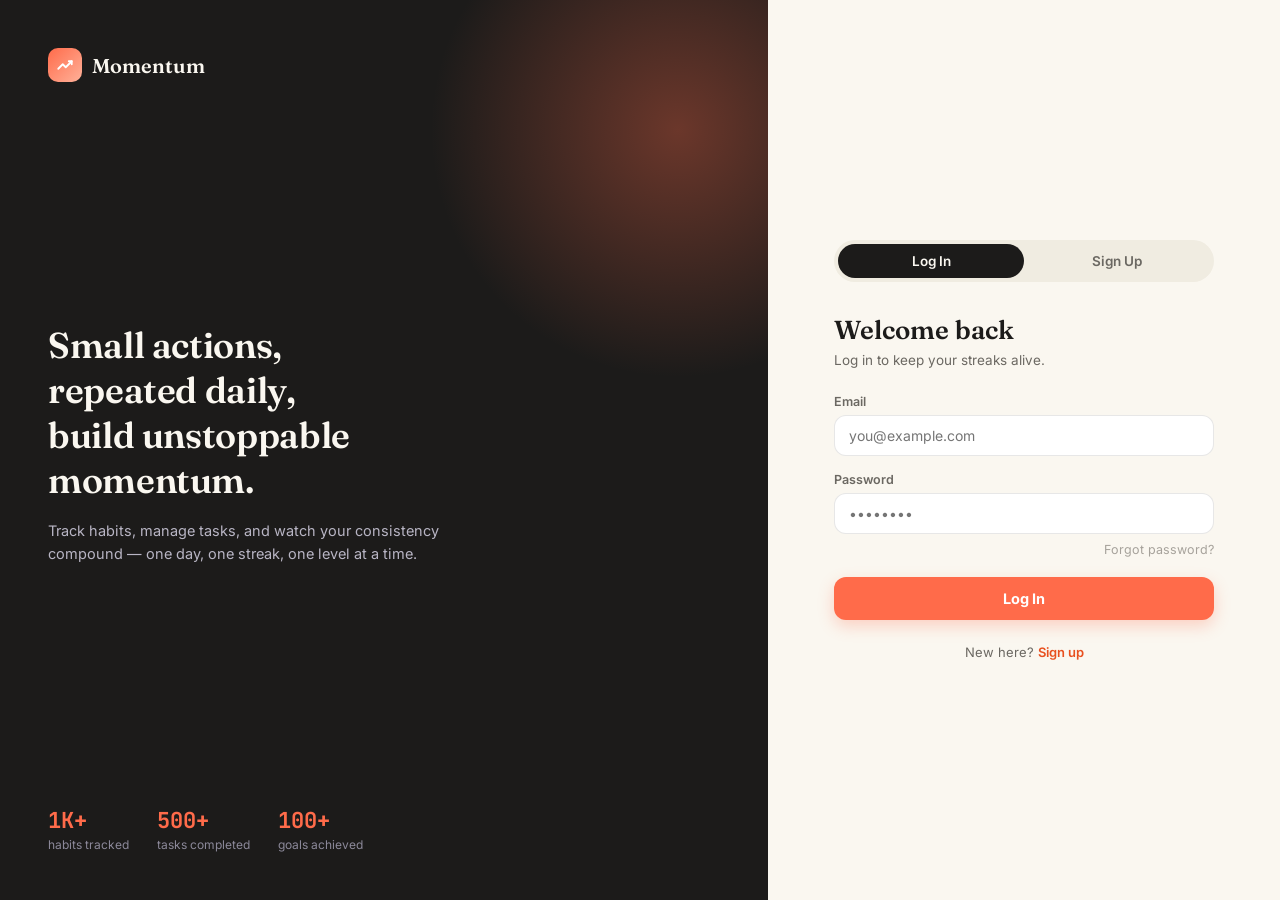
==== commit c84e0368: "all issues solved" ====
--- a/analytics.html
+++ b/analytics.html
@@ -56,7 +56,7 @@
     <div class="avatar" id="sidebarAvatar">D</div>
     <div class="sidebar-footer-text">
       <div class="sidebar-footer-name" id="sidebarName">Deodatta</div>
-      <div class="sidebar-footer-sub" onclick="window.location.href='login.html'">Log out</div>
+      <div class="sidebar-footer-sub" onclick="MomentumAuth.logout()">Log out</div>
     </div>
   </div>
 </aside>
@@ -99,6 +99,7 @@
   </div>
 </main>
 
+<script src="js/auth.js"></script>
 <script src="js/app.js"></script>
 </body>
 </html>
--- a/css/style.css
+++ b/css/style.css
@@ -1,5 +1,4 @@
-
-  :root{
+:root{
     --bg:#FAF7F0;
     --ink:#1C1B1A;
     --ink-soft:#6B6862;
@@ -673,6 +672,7 @@
     100%{ transform:var(--fly-to) rotate(var(--fly-rot)); opacity:0; }
   }
 
+  .milestone-list{ display:flex; flex-direction:column; gap:18px; }
   .milestone{ display:flex; gap:16px; align-items:center; }
   .milestone-icon{ width:48px;height:48px;border-radius:14px; background:var(--yellow); display:flex;align-items:center;justify-content:center; font-size:22px; flex-shrink:0; }
   .milestone-title{ font-size:14px; font-weight:600; margin-bottom:8px; }
@@ -898,4 +898,4 @@
     .main{ padding:20px; }
     .bento{ grid-template-columns:1fr; }
     .habits-grid{ grid-template-columns:1fr; }
-  }
+  }
